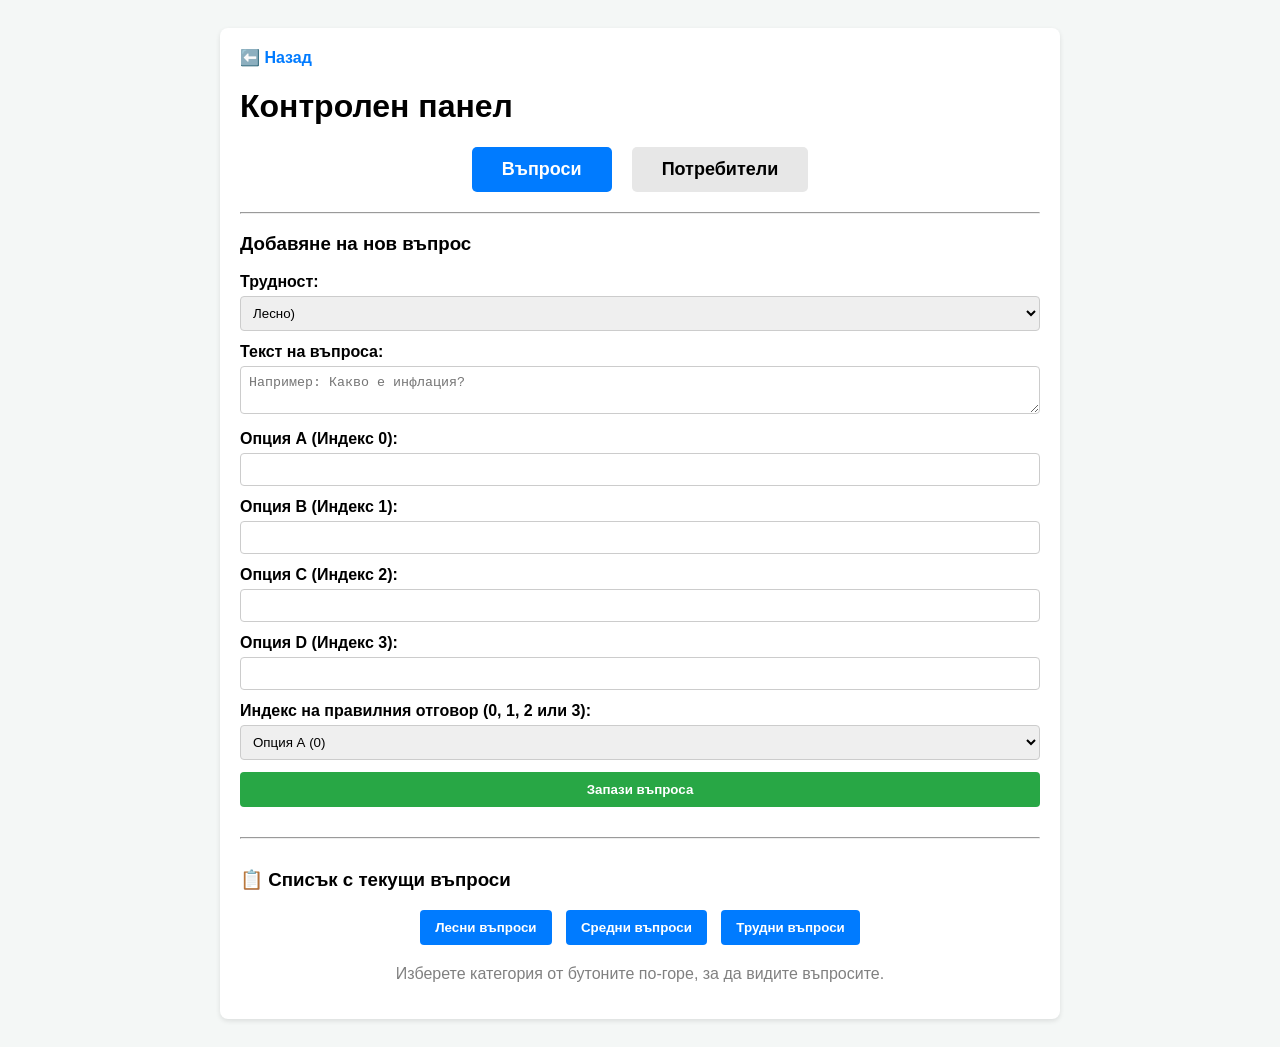
==== Frontend/admin.html @ de82ea4e "added a db, admin panel  and  separated html,css and js" ====
<!DOCTYPE html>
<html lang="bg">
<head>
    <meta charset="UTF-8">
    <title>Админ Панел</title>
    <link rel="stylesheet" href="css/admin.css">
</head>
<body>

<div class="container">
    <div style="margin-bottom: 20px;">
        <a href="index.html" style="color: #007bff; text-decoration: none; font-weight: bold;">⬅️ Назад</a>
    </div>

    <h1>Контролен панел</h1>
    
    <div class="main-nav">
        <button id="nav-questions-btn" class="btn-main-tab active" onclick="switchAdminSection('questions')">Въпроси</button>
        <button id="nav-users-btn" class="btn-main-tab" onclick="switchAdminSection('users')">Потребители</button>
    </div>

    <hr>
    
    <div id="section-questions">
        <h3>Добавяне на нов въпрос</h3>
        <div class="form-group">
            <label>Трудност:</label>
            <select id="q-diff">
                <option value="easy">Лесно)</option>
                <option value="medium">Средно</option>
                <option value="hard">Трудно</option>
            </select>
        </div>
        <div class="form-group">
            <label>Текст на въпроса:</label>
            <textarea id="q-text" rows="2" placeholder="Например: Какво е инфлация?"></textarea>
        </div>
        <div class="form-group"><label>Опция А (Индекс 0):</label><input type="text" id="opt-0"></div>
        <div class="form-group"><label>Опция B (Индекс 1):</label><input type="text" id="opt-1"></div>
        <div class="form-group"><label>Опция C (Индекс 2):</label><input type="text" id="opt-2"></div>
        <div class="form-group"><label>Опция D (Индекс 3):</label><input type="text" id="opt-3"></div>
        <div class="form-group">
            <label>Индекс на правилния отговор (0, 1, 2 или 3):</label>
            <select id="q-correct">
                <option value="0">Опция А (0)</option>
                <option value="1">Опция B (1)</option>
                <option value="2">Опция C (2)</option>
                <option value="3">Опция D (3)</option>
            </select>
        </div>
        <button class="btn-add" onclick="addQuestion()">Запази въпроса</button>

        <hr style="margin: 30px 0;">

        <h3>📋 Списък с текущи въпроси</h3>
        <div class="nav-buttons">
            <button class="btn-tab" onclick="loadAdminQuestions('easy')">Лесни въпроси</button>
            <button class="btn-tab" onclick="loadAdminQuestions('medium')">Средни въпроси</button>
            <button class="btn-tab" onclick="loadAdminQuestions('hard')">Трудни въпроси</button>
        </div>

        <div id="admin-questions-list">
            <p style="color: gray; text-align: center;">Изберете категория от бутоните по-горе, за да видите въпросите.</p>
        </div>
    </div>

    <div id="section-users" style="display: none;">
        <h3>Създаване на нов потребителски профил</h3>
        <div class="form-group">
            <label>Потребителско име:</label>
            <input type="text" id="u-username" placeholder="Въведи име...">
        </div>
        <div class="form-group">
            <label>Парола:</label>
            <input type="password" id="u-password" placeholder="Въведи парола...">
        </div>
        <button class="btn-add" style="background-color: #007bff;" onclick="adminAddUser()">Добави потребител</button>

        <hr style="margin: 30px 0;">

        <h3>Профили</h3>
        <div id="admin-users-list">
            Зареждане на потребителите...
        </div>
    </div>

</div>

<script src="js/admin.js"></script>
</body>
</html>
---- Frontend/css/admin.css ----
body { 
    font-family: Arial, sans-serif; 
    background-color: #f4f7f6; 
    padding: 20px; 
}
.container { 
    max-width: 800px; 
    margin: 0 auto; 
    background: white; 
    padding: 20px; 
    border-radius: 8px; 
    box-shadow: 0 2px 5px rgba(0,0,0,0.1); 
}
.form-group { 
    margin-bottom: 12px; 
}
label { 
    display: block; 
    font-weight: bold; 
    margin-bottom: 5px; 
}
input, select, textarea { 
    width: 100%; 
    padding: 8px; 
    box-sizing: border-box; 
    border-radius: 4px; 
    border: 1px solid #ccc; 
}
button { 
    padding: 10px 15px; 
    cursor: pointer; 
    border: none; 
    border-radius: 4px; 
    font-weight: bold; 
}
.btn-add { 
    background-color: #28a745; 
    color: white; 
    width: 100%; 
}
.btn-delete { 
    background-color: #dc3545; 
    color: white; 
    padding: 5px 10px; 
    font-size: 12px; 
}
.question-item { 
    background: #f9f9f9; 
    padding: 10px; 
    margin: 10px 0; 
    border-left: 5px solid #007bff; 
    display: flex; 
    justify-content: space-between; 
    align-items: center; 
}
.nav-buttons { 
    margin-bottom: 20px; 
    text-align: center; 
}
.btn-tab { 
    background-color: #007bff; 
    color: white; 
    margin: 0 5px; 
}
.main-nav {
    display: flex;
    justify-content: center;
    margin-bottom: 20px;
}
.btn-main-tab {
    background-color: #e7e7e7;
    color: black;
    border: none;
    padding: 12px 30px;
    font-size: 18px;
    cursor: pointer;
    margin: 0 10px;
    border-radius: 5px;
    font-weight: bold;
}
.btn-main-tab.active {
    background-color: #007bff;
    color: white;
}
.user-item {
    background: #f1f3f5;
    padding: 12px;
    margin: 8px 0;
    border-radius: 4px;
    display: flex;
    justify-content: space-between;
    align-items: center;
    border-left: 5px solid #28a745;
}
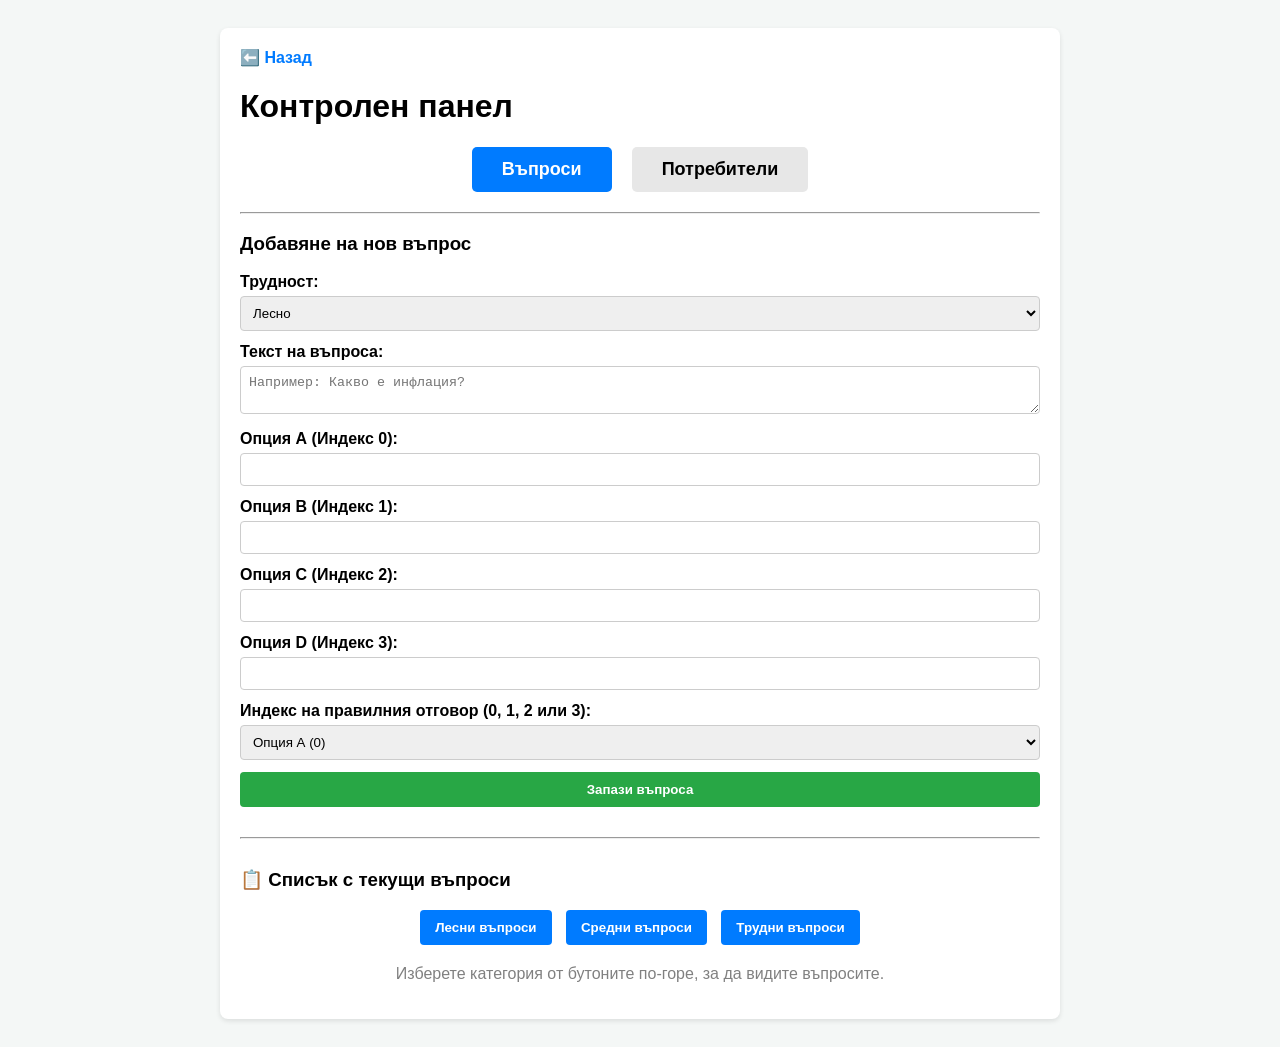
==== commit 45d36d3a: "separated authentication and game pages" ====
--- a/Frontend/admin.html
+++ b/Frontend/admin.html
@@ -9,7 +9,7 @@
 
 <div class="container">
     <div style="margin-bottom: 20px;">
-        <a href="index.html" style="color: #007bff; text-decoration: none; font-weight: bold;">⬅️ Назад</a>
+        <a href="auth.html" style="color: #007bff; text-decoration: none; font-weight: bold;">⬅️ Назад</a>
     </div>
 
     <h1>Контролен панел</h1>
@@ -26,7 +26,7 @@
         <div class="form-group">
             <label>Трудност:</label>
             <select id="q-diff">
-                <option value="easy">Лесно)</option>
+                <option value="easy">Лесно</option>
                 <option value="medium">Средно</option>
                 <option value="hard">Трудно</option>
             </select>
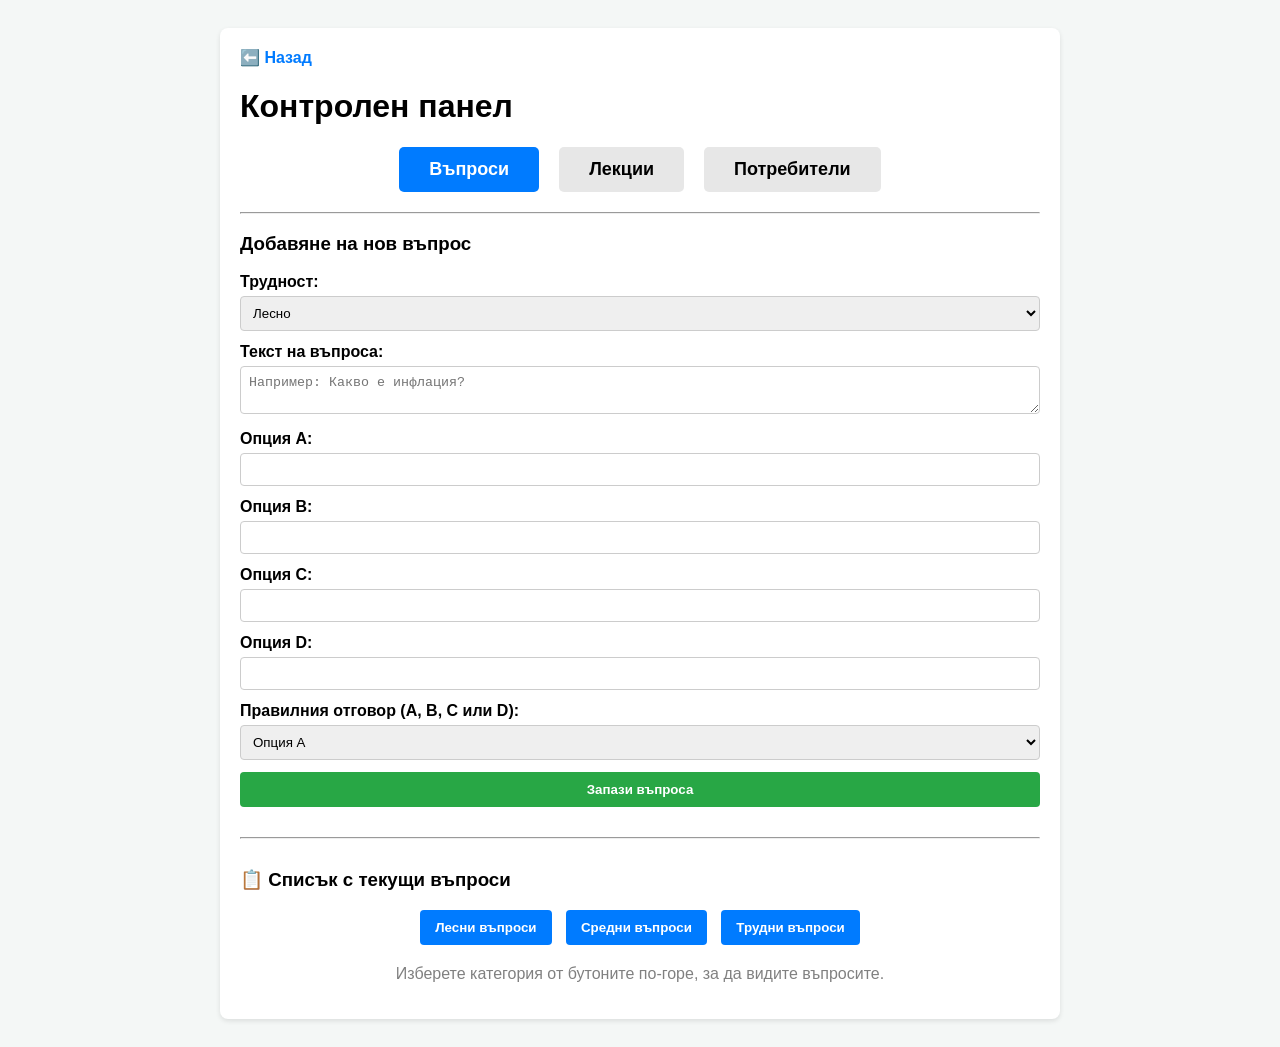
==== commit a931205a: "added lectures" ====
--- a/Frontend/admin.html
+++ b/Frontend/admin.html
@@ -1,91 +1,124 @@
 <!DOCTYPE html>
 <html lang="bg">
+
 <head>
     <meta charset="UTF-8">
     <title>Админ Панел</title>
     <link rel="stylesheet" href="css/admin.css">
 </head>
+
 <body>
 
-<div class="container">
-    <div style="margin-bottom: 20px;">
-        <a href="auth.html" style="color: #007bff; text-decoration: none; font-weight: bold;">⬅️ Назад</a>
+    <div class="container">
+        <div style="margin-bottom: 20px;">
+            <a href="auth.html" style="color: #007bff; text-decoration: none; font-weight: bold;">⬅️ Назад</a>
+        </div>
+
+        <h1>Контролен панел</h1>
+
+        <div class="main-nav">
+            <button id="nav-questions-btn" class="btn-main-tab active" onclick="switchAdminSection('questions')">Въпроси</button>
+            <button id="nav-lectures-btn" class="btn-main-tab" onclick="switchAdminSection('lectures')">Лекции</button>
+            <button id="nav-users-btn" class="btn-main-tab" onclick="switchAdminSection('users')">Потребители</button>
+        </div>
+
+        <hr>
+
+        <div id="section-questions">
+            <h3>Добавяне на нов въпрос</h3>
+            <div class="form-group">
+                <label>Трудност:</label>
+                <select id="q-diff">
+                    <option value="easy">Лесно</option>
+                    <option value="medium">Средно</option>
+                    <option value="hard">Трудно</option>
+                </select>
+            </div>
+            <div class="form-group">
+                <label>Текст на въпроса:</label>
+                <textarea id="q-text" rows="2" placeholder="Например: Какво е инфлация?"></textarea>
+            </div>
+            <div class="form-group"><label>Опция А:</label><input type="text" id="opt-0"></div>
+            <div class="form-group"><label>Опция B:</label><input type="text" id="opt-1"></div>
+            <div class="form-group"><label>Опция C:</label><input type="text" id="opt-2"></div>
+            <div class="form-group"><label>Опция D:</label><input type="text" id="opt-3"></div>
+            <div class="form-group">
+                <label>Правилния отговор (A, B, C или D):</label>
+                <select id="q-correct">
+                    <option value="0">Опция А</option>
+                    <option value="1">Опция B</option>
+                    <option value="2">Опция C</option>
+                    <option value="3">Опция D</option>
+                </select>
+            </div>
+            <button class="btn-add" onclick="addQuestion()">Запази въпроса</button>
+
+            <hr style="margin: 30px 0;">
+
+            <h3>📋 Списък с текущи въпроси</h3>
+            <div class="nav-buttons">
+                <button class="btn-tab" onclick="loadAdminQuestions('easy')">Лесни въпроси</button>
+                <button class="btn-tab" onclick="loadAdminQuestions('medium')">Средни въпроси</button>
+                <button class="btn-tab" onclick="loadAdminQuestions('hard')">Трудни въпроси</button>
+            </div>
+
+            <div id="admin-questions-list">
+                <p style="color: gray; text-align: center;">Изберете категория от бутоните по-горе, за да видите въпросите.</p>
+            </div>
+        </div>
+
+        <div id="section-lectures" style="display: none;">
+            <h3>📚 Създаване на Нова Лекция</h3>
+            <div class="form-group">
+                <label>Заглавие на урока:</label>
+                <input type="text" id="l-title" placeholder="Въведете заглавие...">
+            </div>
+            <div class="form-group">
+                <label>Съдържание на лекцията:</label>
+                <textarea id="l-content" rows="5" placeholder="Напишете съдържанието на урока тук..."></textarea>
+            </div>
+
+            <h4 style="margin-top: 20px;">📝 Въпроси към изпита на лекцията:</h4>
+            <div id="lecture-questions-builder">
+            </div>
+
+            <button class="btn-tab" style="background-color: #6c757d; margin-bottom: 15px; width: 100%;"
+                onclick="addQuestionFieldToLecture()">+ Добави въпрос към теста</button>
+            <button class="btn-add" style="background-color: #28a745;" onclick="addLecture()">Запази лекцията в базата
+                данни</button>
+
+            <hr style="margin: 30px 0;">
+
+            <h3>📋 Текущи лекции в системата</h3>
+            <div id="admin-lectures-list">
+                Зареждане на лекциите...
+            </div>
+        </div>
+
+        <div id="section-users" style="display: none;">
+            <h3>Създаване на нов потребителски профил</h3>
+            <div class="form-group">
+                <label>Потребителско име:</label>
+                <input type="text" id="u-username" placeholder="Въведи име...">
+            </div>
+            <div class="form-group">
+                <label>Парола:</label>
+                <input type="password" id="u-password" placeholder="Въведи парола...">
+            </div>
+            <button class="btn-add" style="background-color: #007bff;" onclick="adminAddUser()">Добави
+                потребител</button>
+
+            <hr style="margin: 30px 0;">
+
+            <h3>Профили</h3>
+            <div id="admin-users-list">
+                Зареждане на потребителите...
+            </div>
+        </div>
+
     </div>
 
-    <h1>Контролен панел</h1>
-    
-    <div class="main-nav">
-        <button id="nav-questions-btn" class="btn-main-tab active" onclick="switchAdminSection('questions')">Въпроси</button>
-        <button id="nav-users-btn" class="btn-main-tab" onclick="switchAdminSection('users')">Потребители</button>
-    </div>
+    <script src="js/admin.js"></script>
+</body>
 
-    <hr>
-    
-    <div id="section-questions">
-        <h3>Добавяне на нов въпрос</h3>
-        <div class="form-group">
-            <label>Трудност:</label>
-            <select id="q-diff">
-                <option value="easy">Лесно</option>
-                <option value="medium">Средно</option>
-                <option value="hard">Трудно</option>
-            </select>
-        </div>
-        <div class="form-group">
-            <label>Текст на въпроса:</label>
-            <textarea id="q-text" rows="2" placeholder="Например: Какво е инфлация?"></textarea>
-        </div>
-        <div class="form-group"><label>Опция А (Индекс 0):</label><input type="text" id="opt-0"></div>
-        <div class="form-group"><label>Опция B (Индекс 1):</label><input type="text" id="opt-1"></div>
-        <div class="form-group"><label>Опция C (Индекс 2):</label><input type="text" id="opt-2"></div>
-        <div class="form-group"><label>Опция D (Индекс 3):</label><input type="text" id="opt-3"></div>
-        <div class="form-group">
-            <label>Индекс на правилния отговор (0, 1, 2 или 3):</label>
-            <select id="q-correct">
-                <option value="0">Опция А (0)</option>
-                <option value="1">Опция B (1)</option>
-                <option value="2">Опция C (2)</option>
-                <option value="3">Опция D (3)</option>
-            </select>
-        </div>
-        <button class="btn-add" onclick="addQuestion()">Запази въпроса</button>
-
-        <hr style="margin: 30px 0;">
-
-        <h3>📋 Списък с текущи въпроси</h3>
-        <div class="nav-buttons">
-            <button class="btn-tab" onclick="loadAdminQuestions('easy')">Лесни въпроси</button>
-            <button class="btn-tab" onclick="loadAdminQuestions('medium')">Средни въпроси</button>
-            <button class="btn-tab" onclick="loadAdminQuestions('hard')">Трудни въпроси</button>
-        </div>
-
-        <div id="admin-questions-list">
-            <p style="color: gray; text-align: center;">Изберете категория от бутоните по-горе, за да видите въпросите.</p>
-        </div>
-    </div>
-
-    <div id="section-users" style="display: none;">
-        <h3>Създаване на нов потребителски профил</h3>
-        <div class="form-group">
-            <label>Потребителско име:</label>
-            <input type="text" id="u-username" placeholder="Въведи име...">
-        </div>
-        <div class="form-group">
-            <label>Парола:</label>
-            <input type="password" id="u-password" placeholder="Въведи парола...">
-        </div>
-        <button class="btn-add" style="background-color: #007bff;" onclick="adminAddUser()">Добави потребител</button>
-
-        <hr style="margin: 30px 0;">
-
-        <h3>Профили</h3>
-        <div id="admin-users-list">
-            Зареждане на потребителите...
-        </div>
-    </div>
-
-</div>
-
-<script src="js/admin.js"></script>
-</body>
 </html>
--- a/Frontend/css/admin.css
+++ b/Frontend/css/admin.css
@@ -1,72 +1,86 @@
-body { 
-    font-family: Arial, sans-serif; 
-    background-color: #f4f7f6; 
-    padding: 20px; 
+body {
+    font-family: Arial, sans-serif;
+    background-color: #f4f7f6;
+    padding: 20px;
 }
-.container { 
-    max-width: 800px; 
-    margin: 0 auto; 
-    background: white; 
-    padding: 20px; 
-    border-radius: 8px; 
-    box-shadow: 0 2px 5px rgba(0,0,0,0.1); 
+
+.container {
+    max-width: 800px;
+    margin: 0 auto;
+    background: white;
+    padding: 20px;
+    border-radius: 8px;
+    box-shadow: 0 2px 5px rgba(0, 0, 0, 0.1);
 }
-.form-group { 
-    margin-bottom: 12px; 
+
+.form-group {
+    margin-bottom: 12px;
 }
-label { 
-    display: block; 
-    font-weight: bold; 
-    margin-bottom: 5px; 
+
+label {
+    display: block;
+    font-weight: bold;
+    margin-bottom: 5px;
 }
-input, select, textarea { 
-    width: 100%; 
-    padding: 8px; 
-    box-sizing: border-box; 
-    border-radius: 4px; 
-    border: 1px solid #ccc; 
+
+input,
+select,
+textarea {
+    width: 100%;
+    padding: 8px;
+    box-sizing: border-box;
+    border-radius: 4px;
+    border: 1px solid #ccc;
 }
-button { 
-    padding: 10px 15px; 
-    cursor: pointer; 
-    border: none; 
-    border-radius: 4px; 
-    font-weight: bold; 
+
+button {
+    padding: 10px 15px;
+    cursor: pointer;
+    border: none;
+    border-radius: 4px;
+    font-weight: bold;
 }
-.btn-add { 
-    background-color: #28a745; 
-    color: white; 
-    width: 100%; 
+
+.btn-add {
+    background-color: #28a745;
+    color: white;
+    width: 100%;
 }
-.btn-delete { 
-    background-color: #dc3545; 
-    color: white; 
-    padding: 5px 10px; 
-    font-size: 12px; 
+
+.btn-delete {
+    background-color: #dc3545;
+    color: white;
+    padding: 5px 10px;
+    font-size: 12px;
 }
-.question-item { 
-    background: #f9f9f9; 
-    padding: 10px; 
-    margin: 10px 0; 
-    border-left: 5px solid #007bff; 
-    display: flex; 
-    justify-content: space-between; 
-    align-items: center; 
+
+.question-item {
+    background: #f9f9f9;
+    padding: 10px;
+    margin: 10px 0;
+    border-left: 5px solid #007bff;
+    display: flex;
+    justify-content: space-between;
+    align-items: center;
 }
-.nav-buttons { 
-    margin-bottom: 20px; 
-    text-align: center; 
+
+.nav-buttons {
+    margin-bottom: 20px;
+    text-align: center;
 }
-.btn-tab { 
-    background-color: #007bff; 
-    color: white; 
-    margin: 0 5px; 
+
+.btn-tab {
+    background-color: #007bff;
+    color: white;
+    margin: 0 5px;
 }
+
 .main-nav {
     display: flex;
     justify-content: center;
     margin-bottom: 20px;
 }
+
 .btn-main-tab {
     background-color: #e7e7e7;
     color: black;
@@ -78,10 +92,12 @@
     border-radius: 5px;
     font-weight: bold;
 }
+
 .btn-main-tab.active {
     background-color: #007bff;
     color: white;
 }
+
 .user-item {
     background: #f1f3f5;
     padding: 12px;
@@ -91,4 +107,49 @@
     justify-content: space-between;
     align-items: center;
     border-left: 5px solid #28a745;
+}
+
+.lecture-question-box {
+    background-color: #f8fafc;
+    border: 1px solid #e2e8f0;
+    padding: 15px;
+    border-radius: 6px;
+    margin-bottom: 15px;
+    position: relative;
+}
+
+.lecture-question-box h5 {
+    margin: 0 0 10px 0;
+    color: #4a5568;
+    font-size: 14px;
+}
+
+.lecture-options-grid {
+    display: grid;
+    grid-template-columns: 1fr 1fr;
+    gap: 8px;
+    margin: 8px 0;
+}
+
+.btn-remove-box {
+    position: absolute;
+    top: 10px;
+    right: 10px;
+    background: #dc3545;
+    color: white;
+    padding: 3px 8px;
+    font-size: 11px;
+    border-radius: 3px;
+}
+
+.lecture-item-row {
+    background: #ffffff;
+    border: 1px solid #e2e8f0;
+    padding: 15px;
+    margin: 10px 0;
+    border-left: 5px solid #2196F3;
+    border-radius: 4px;
+    display: flex;
+    justify-content: space-between;
+    align-items: center;
 }
